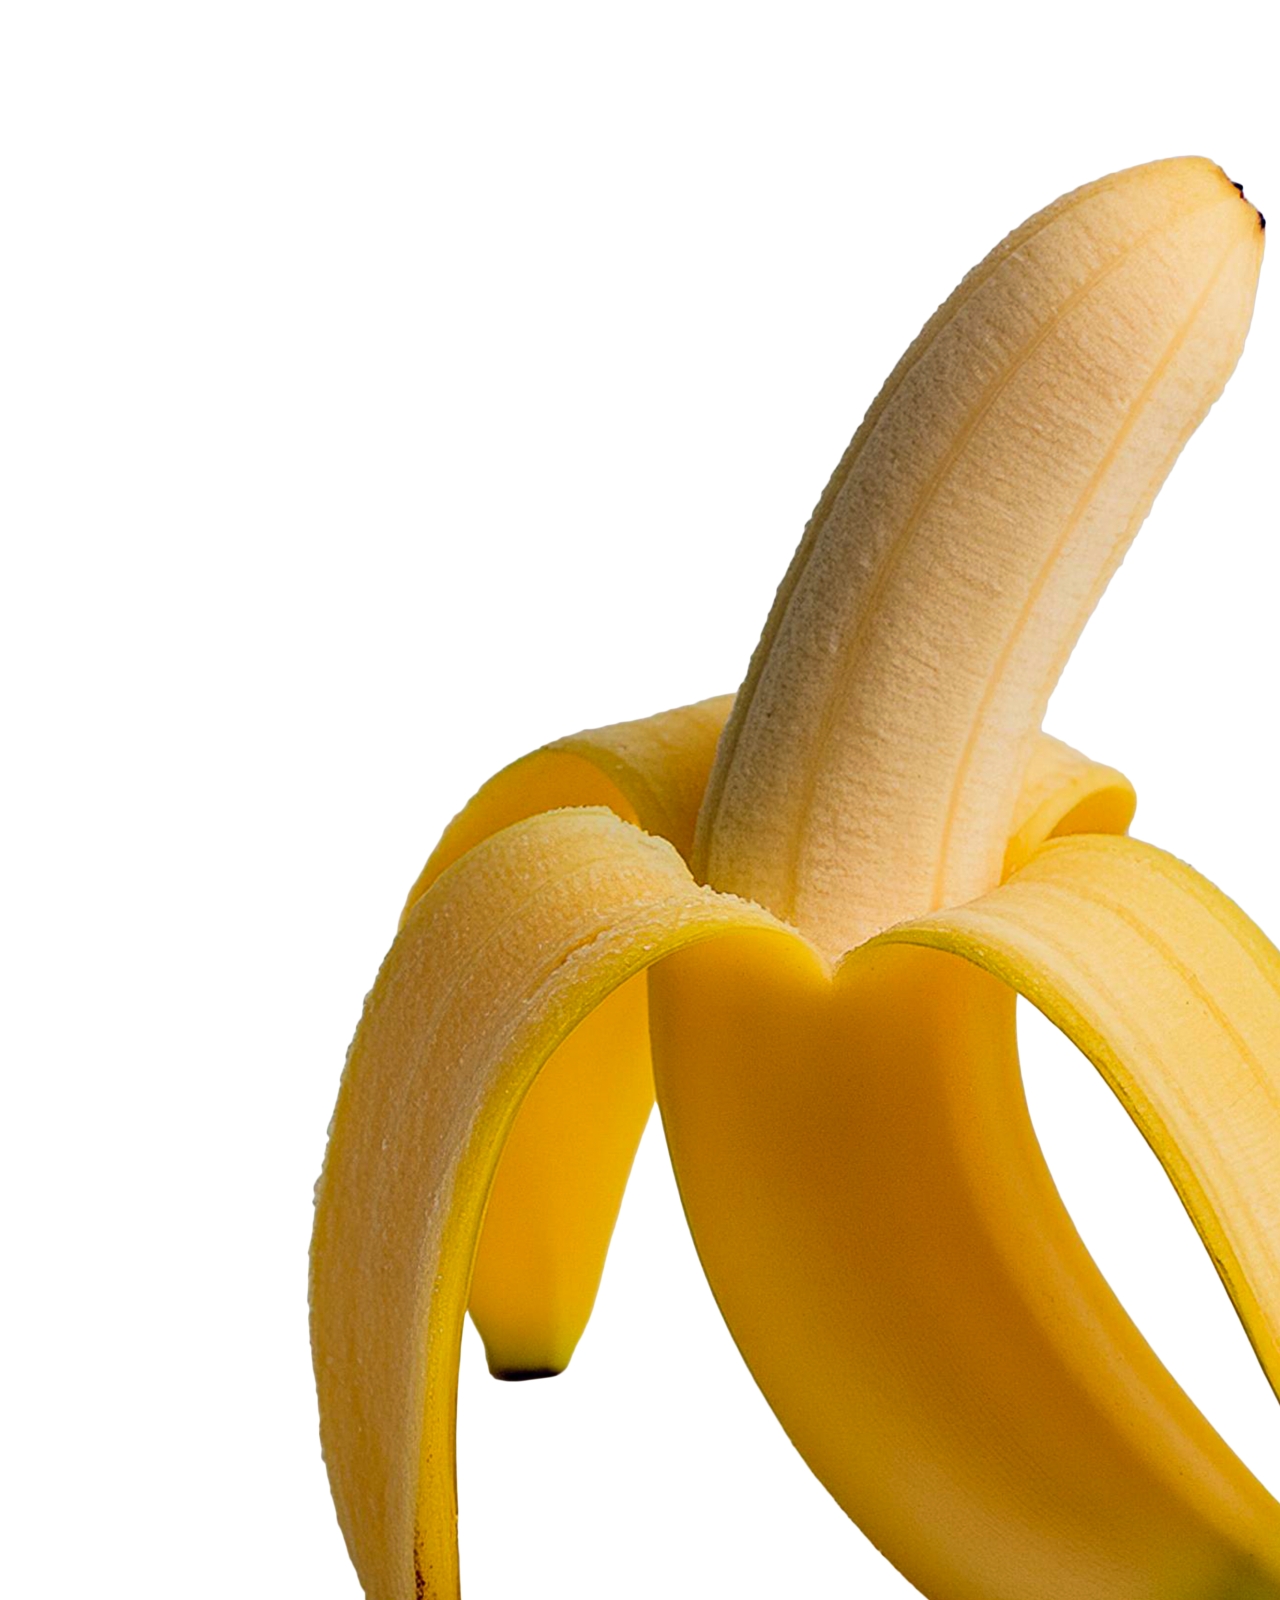
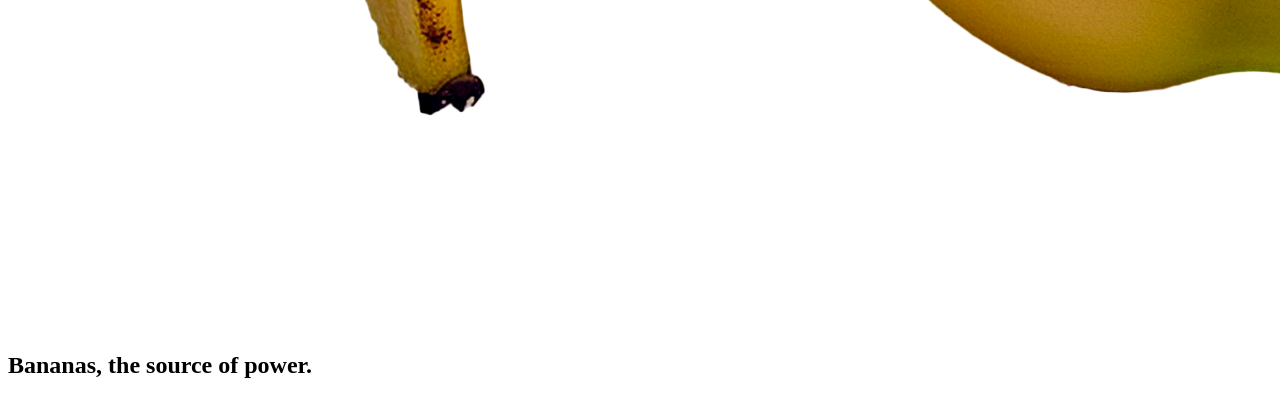
==== blog-post/blog.html @ eaa389ab "Add class to h2 in blog.html class set to post-title" ====
<!DOCTYPE html>
<html lang="en">
    <head>
        <meta charset="UTF-8">
        <meta name="viewport" content="width=device-width, initial-scale=1.0">
        <title>Blog Post</title>
        <link rel="stylesheet" href="./styles.css">
    </head>
    <body>
        <div class="blog-post-card">
            <img
            src="./images/banana.png"
            alt="Banana"
            class="post-img">
        </div>

        <div class="post-content">
            <h2 class="post-title">
                Bananas, the source of power.
            </h2>
        </div>
    </body>
</html>
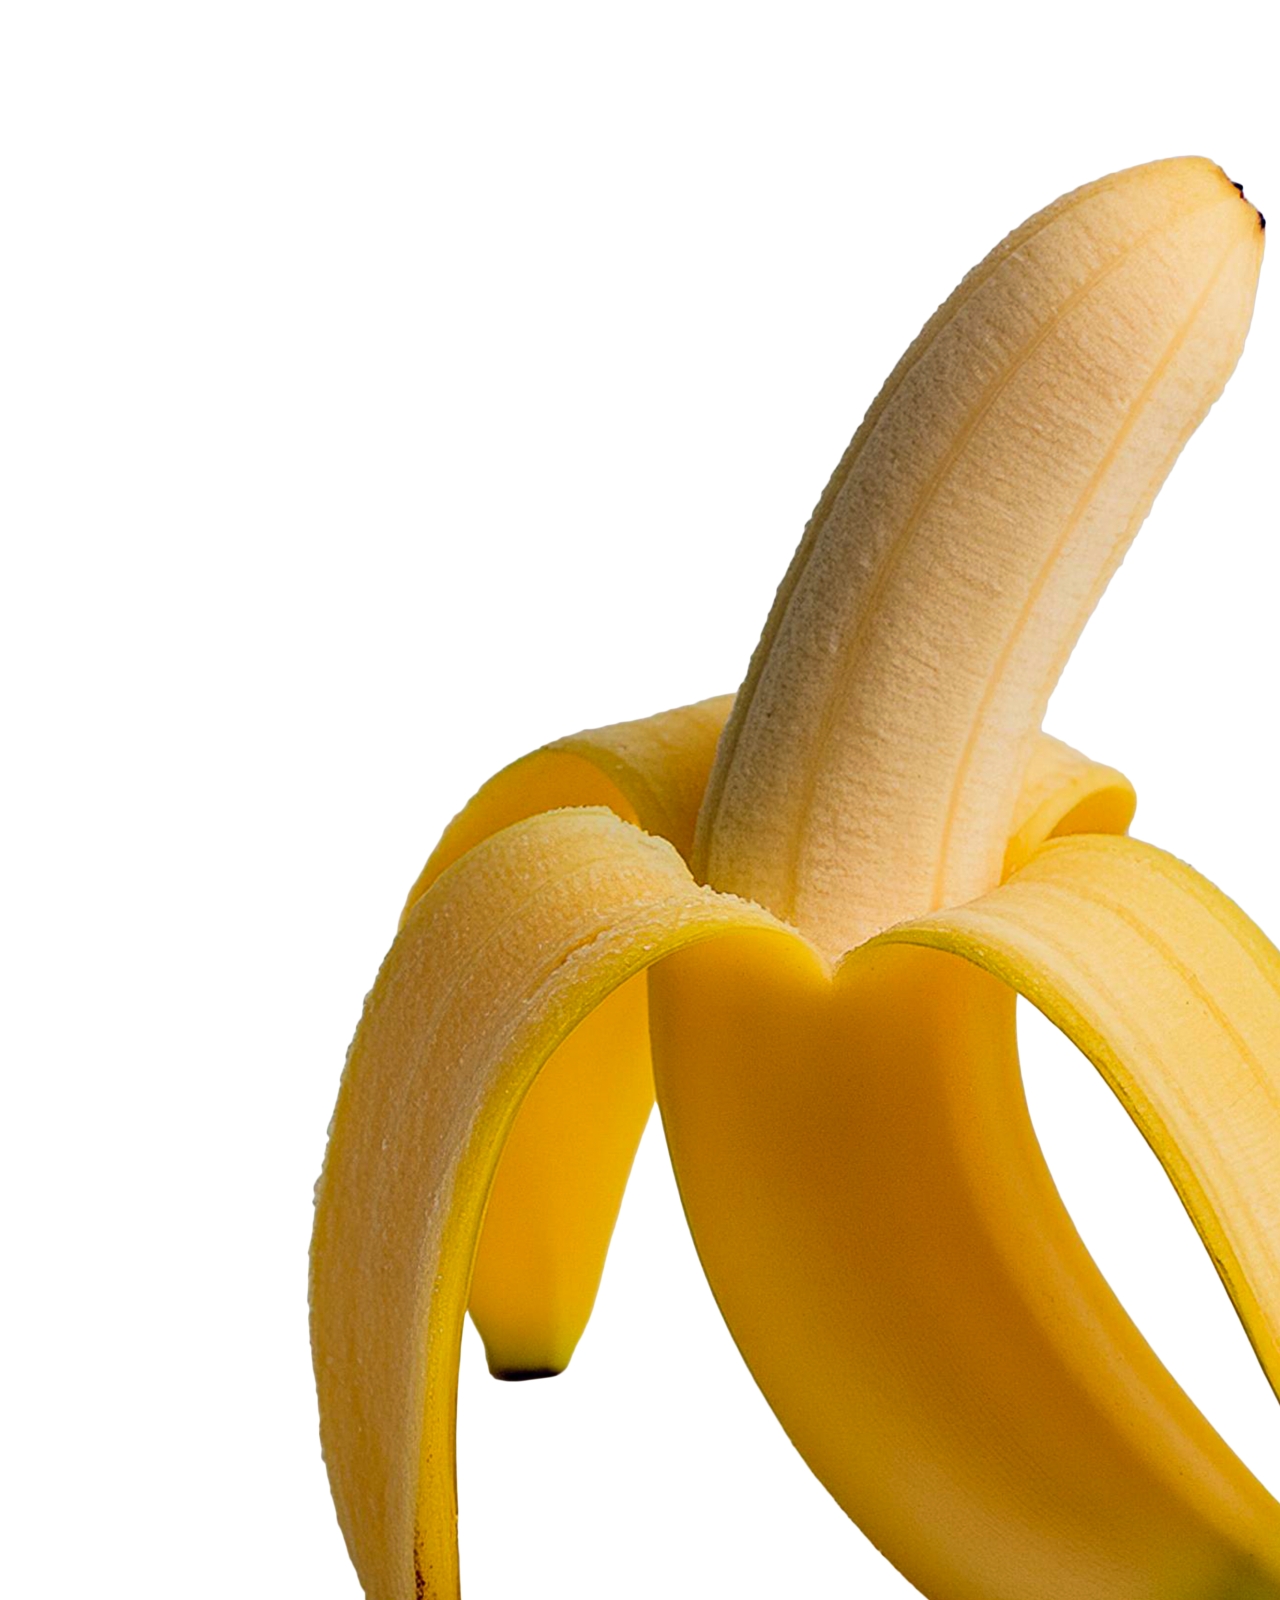
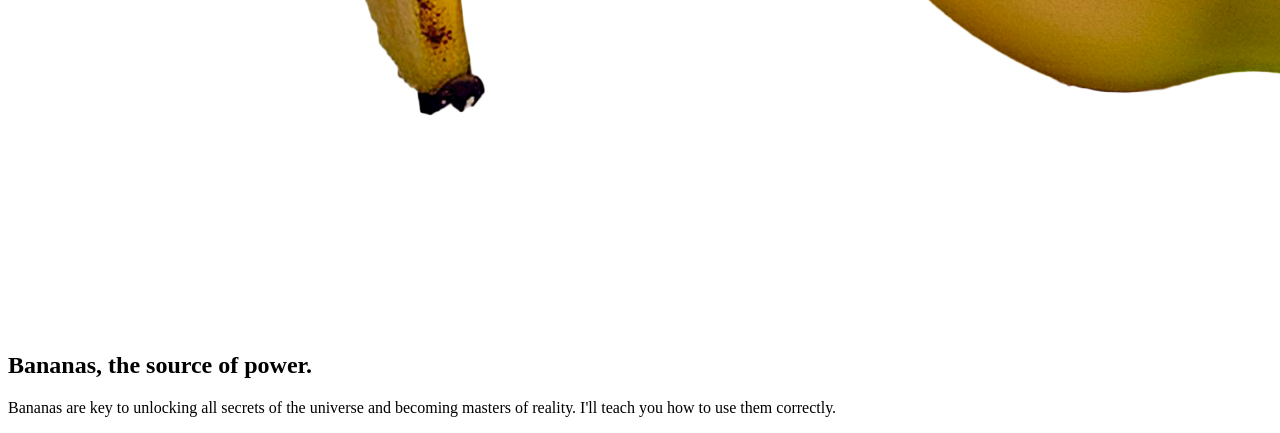
==== commit d6615814: "Add p to 2nd div in blog.html" ====
--- a/blog-post/blog.html
+++ b/blog-post/blog.html
@@ -18,6 +18,11 @@
             <h2 class="post-title">
                 Bananas, the source of power.
             </h2>
+            <p>
+                Bananas are key to unlocking all secrets of the universe and becoming
+                masters of reality. I'll teach you how to use them correctly.
+            </p>
+            
         </div>
     </body>
 </html>
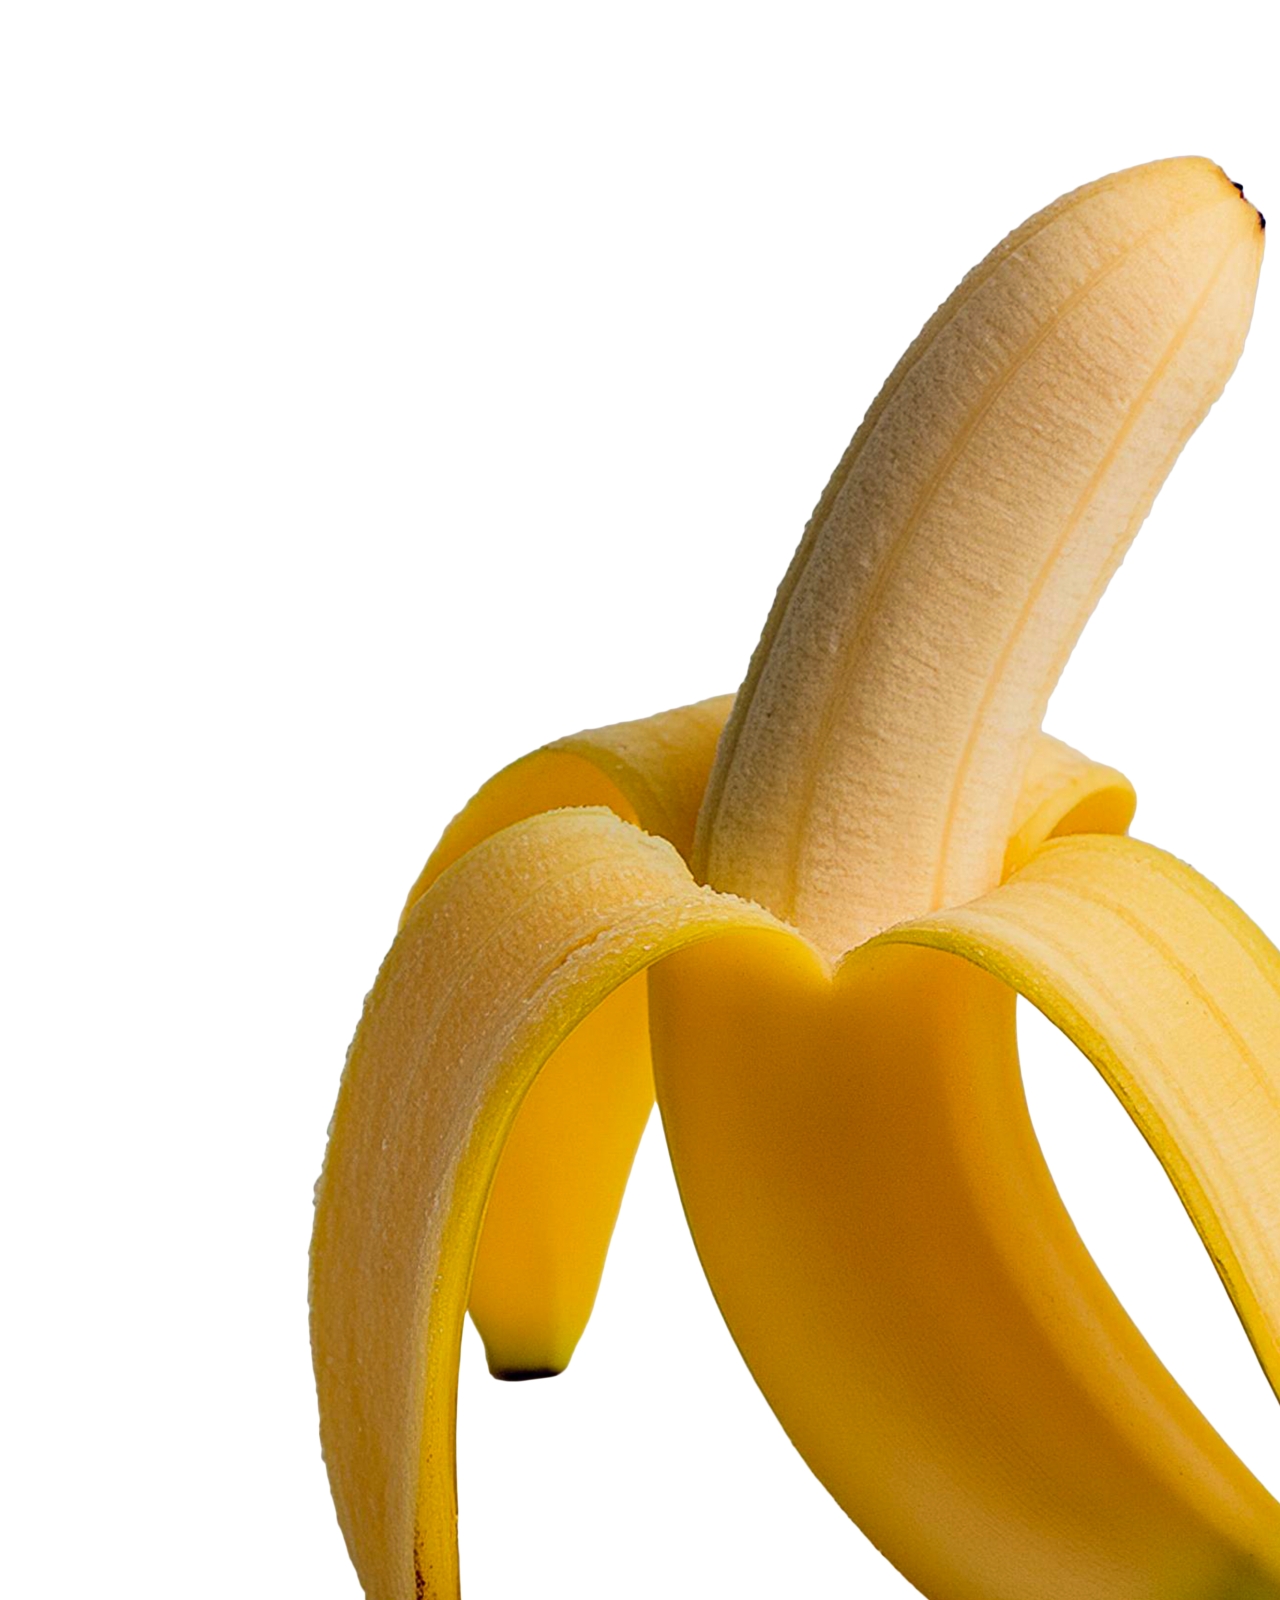
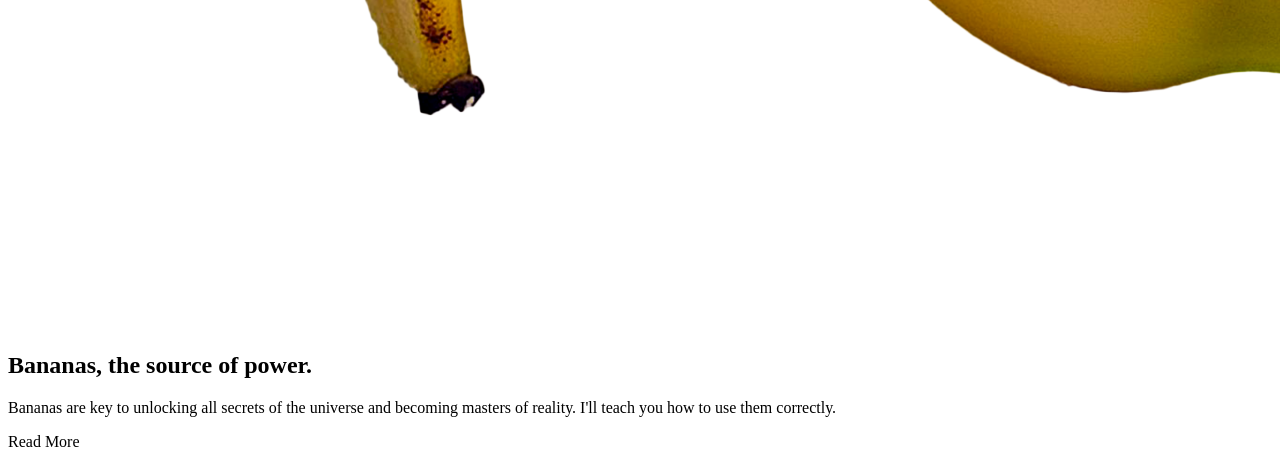
==== commit d3189feb: "Add class to a in blog.html class set to read-more" ====
--- a/blog-post/blog.html
+++ b/blog-post/blog.html
@@ -18,11 +18,11 @@
             <h2 class="post-title">
                 Bananas, the source of power.
             </h2>
-            <p>
+            <p class="post-excert">
                 Bananas are key to unlocking all secrets of the universe and becoming
                 masters of reality. I'll teach you how to use them correctly.
             </p>
-            
+            <a class="read-more">Read More</a>
         </div>
     </body>
 </html>
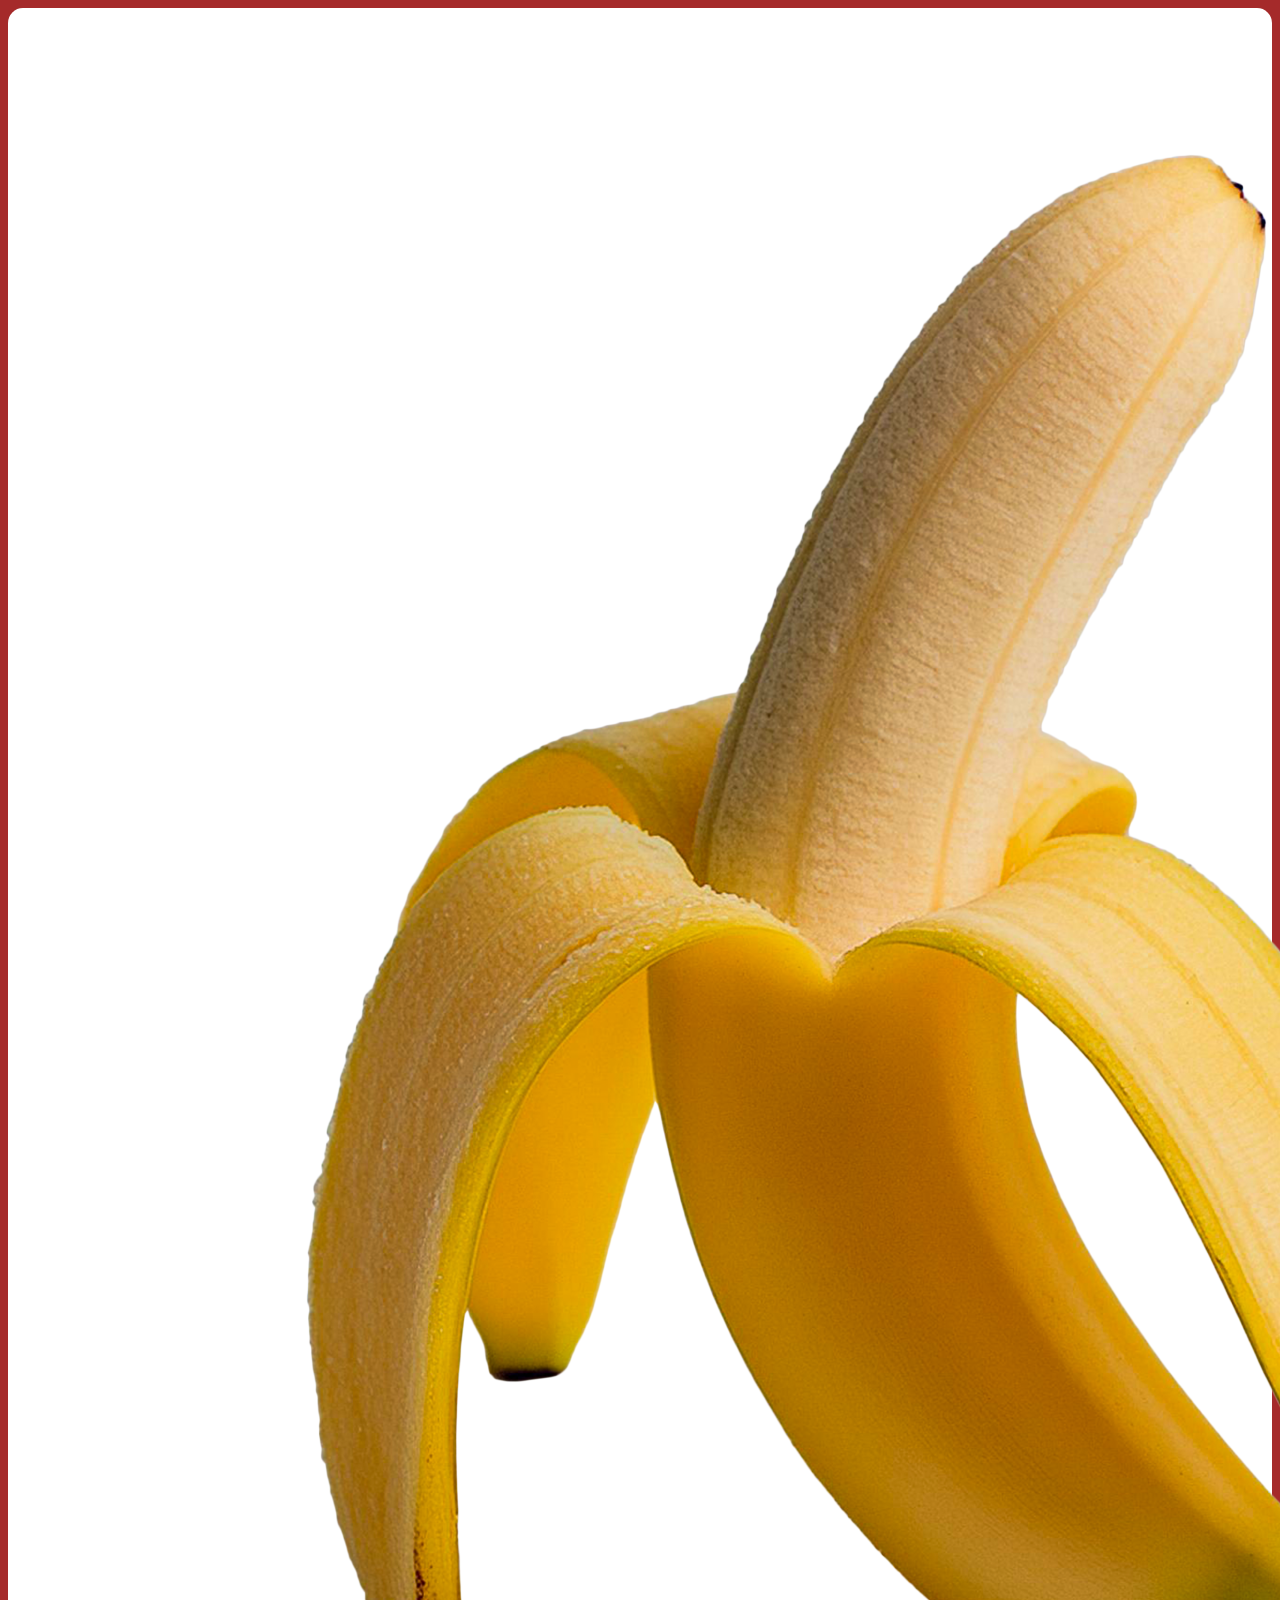
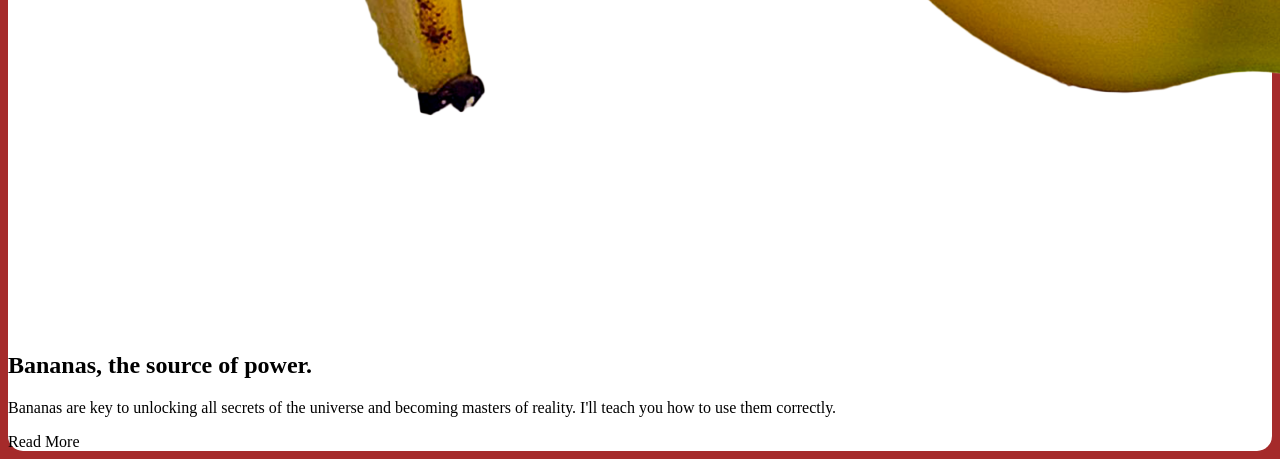
==== commit ca4af33b: "Add fix to blog.html 2nd div is now nested in the 1st div" ====
--- a/blog-post/blog.html
+++ b/blog-post/blog.html
@@ -12,17 +12,17 @@
             src="./images/banana.png"
             alt="Banana"
             class="post-img">
-        </div>
 
-        <div class="post-content">
-            <h2 class="post-title">
-                Bananas, the source of power.
-            </h2>
-            <p class="post-excert">
-                Bananas are key to unlocking all secrets of the universe and becoming
-                masters of reality. I'll teach you how to use them correctly.
-            </p>
-            <a class="read-more">Read More</a>
+            <div class="post-content">
+                <h2 class="post-title">
+                    Bananas, the source of power.
+                </h2>
+                <p class="post-excert">
+                    Bananas are key to unlocking all secrets of the universe and becoming
+                    masters of reality. I'll teach you how to use them correctly.
+                </p>
+                <a class="read-more">Read More</a>
+            </div>
         </div>
     </body>
 </html>
--- a/blog-post/styles.css
+++ b/blog-post/styles.css
@@ -0,0 +1,8 @@
+body {
+    background-color: brown;
+}
+
+.blog-post-card {
+    background-color: white;
+    border-radius: 15px;
+}
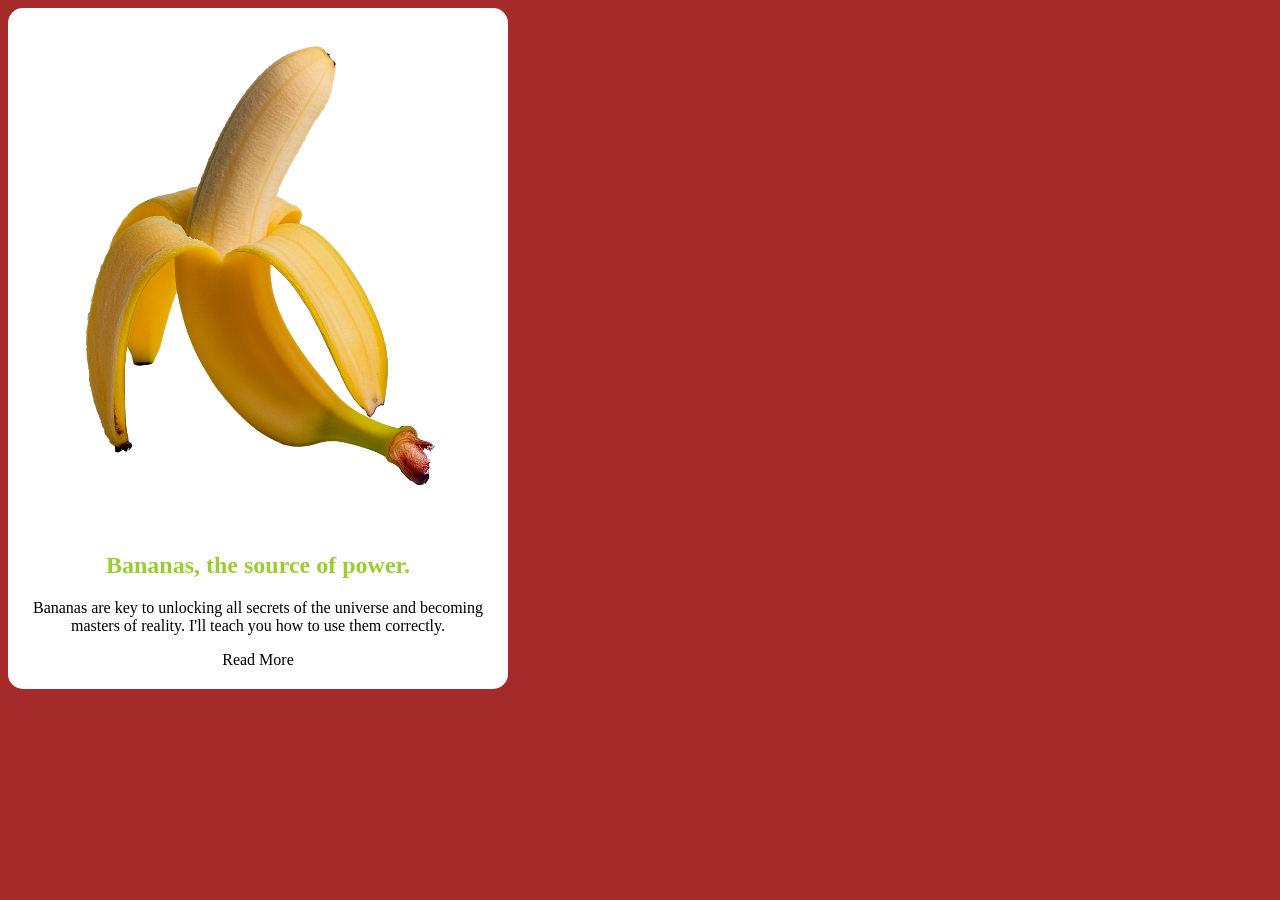
==== commit 66bc838f: "Add correction to p class changed excert to excerpt" ====
--- a/blog-post/blog.html
+++ b/blog-post/blog.html
@@ -17,7 +17,7 @@
                 <h2 class="post-title">
                     Bananas, the source of power.
                 </h2>
-                <p class="post-excert">
+                <p class="post-excerpt">
                     Bananas are key to unlocking all secrets of the universe and becoming
                     masters of reality. I'll teach you how to use them correctly.
                 </p>
--- a/blog-post/styles.css
+++ b/blog-post/styles.css
@@ -5,4 +5,20 @@
 .blog-post-card {
     background-color: white;
     border-radius: 15px;
+    width: 500px;
+    text-align: center;
+}
+
+.post-img {
+    width: 500px;
+    border-bottom: 5px;
+}
+
+.post-content {
+    padding: 20px;
+}
+
+.post-title {
+    color: yellowgreen;
+    
 }
